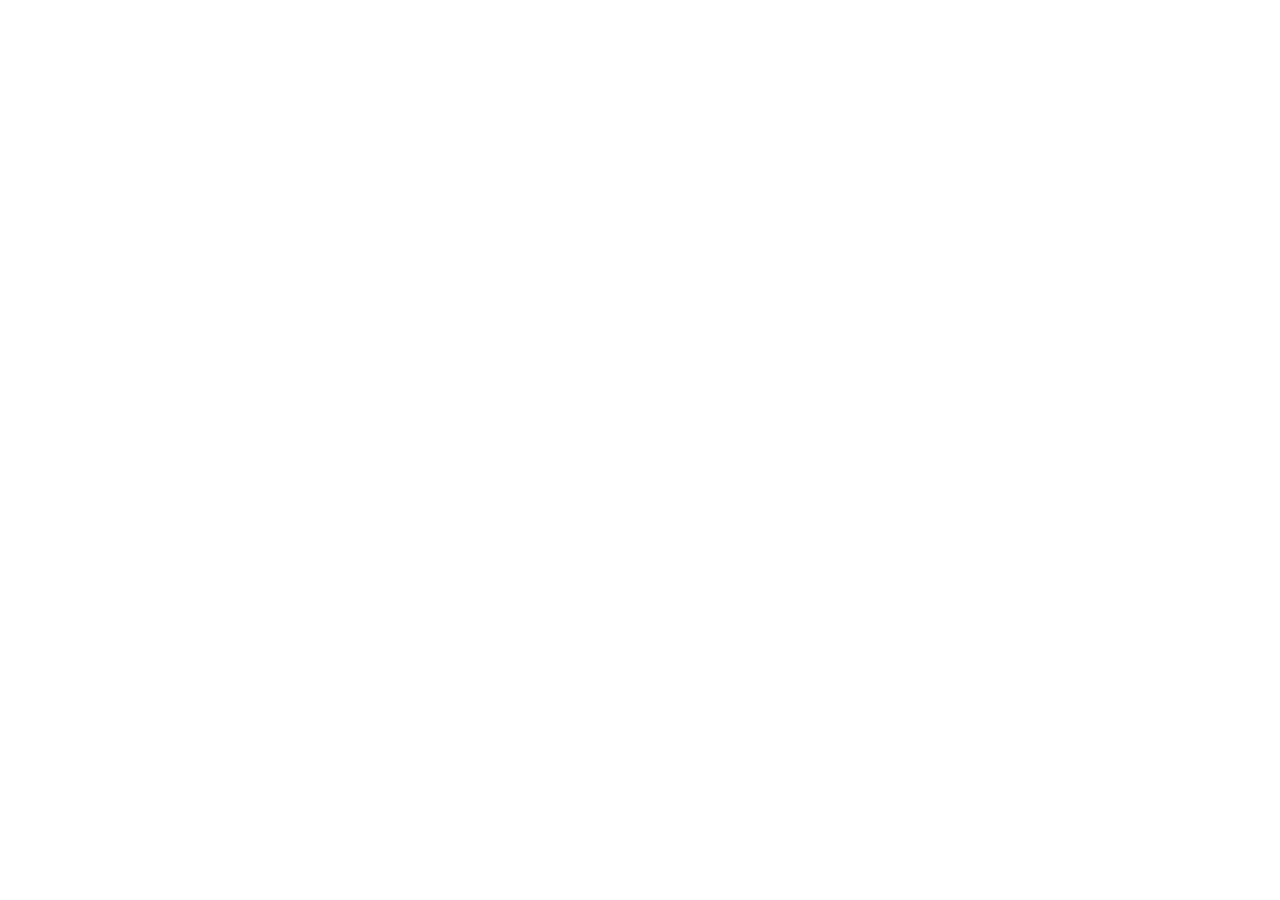
==== www/index.html @ cf6a3fe1 "Update index.html - Change url to https://zaorinu.github.io - Change name from Zaorinu to Luis" ====
<!DOCTYPE html>
<html lang="pt-BR">
  <head>
    <meta http-equiv="Content-Security-Policy"
          content="default-src 'unsafe-inline'; style-src 'unsafe-inline'; img-src data:;">
    <meta http-equiv="refresh" content="0;url=https://github.com/lasbt">
    <title>Luis' Space!</title>
  </head>

  <body>
    <!-- Fallback for enabled JavaScript -->
    <p id="fallback" style="display:none;">
      The redirect didn't happen.
      <a href="https://github.com/lasbt">Click here</a>.
    </p>

    <!-- Fallback for disabled JavaScript -->
    <noscript>
      <p id="noscript-fallback">
        JavaScript is disabled.
        <a href="https://github.com/lasbt">Click here to continue</a>.
      </p>
    </noscript>

    <script>
      // Display advise only after 5 seconds (tipically, if it didn't redirect)
      setTimeout(() => {
        document.getElementById("fallback").style.display = "block";
      }, 5000);
    </script>
  </body>
</html>
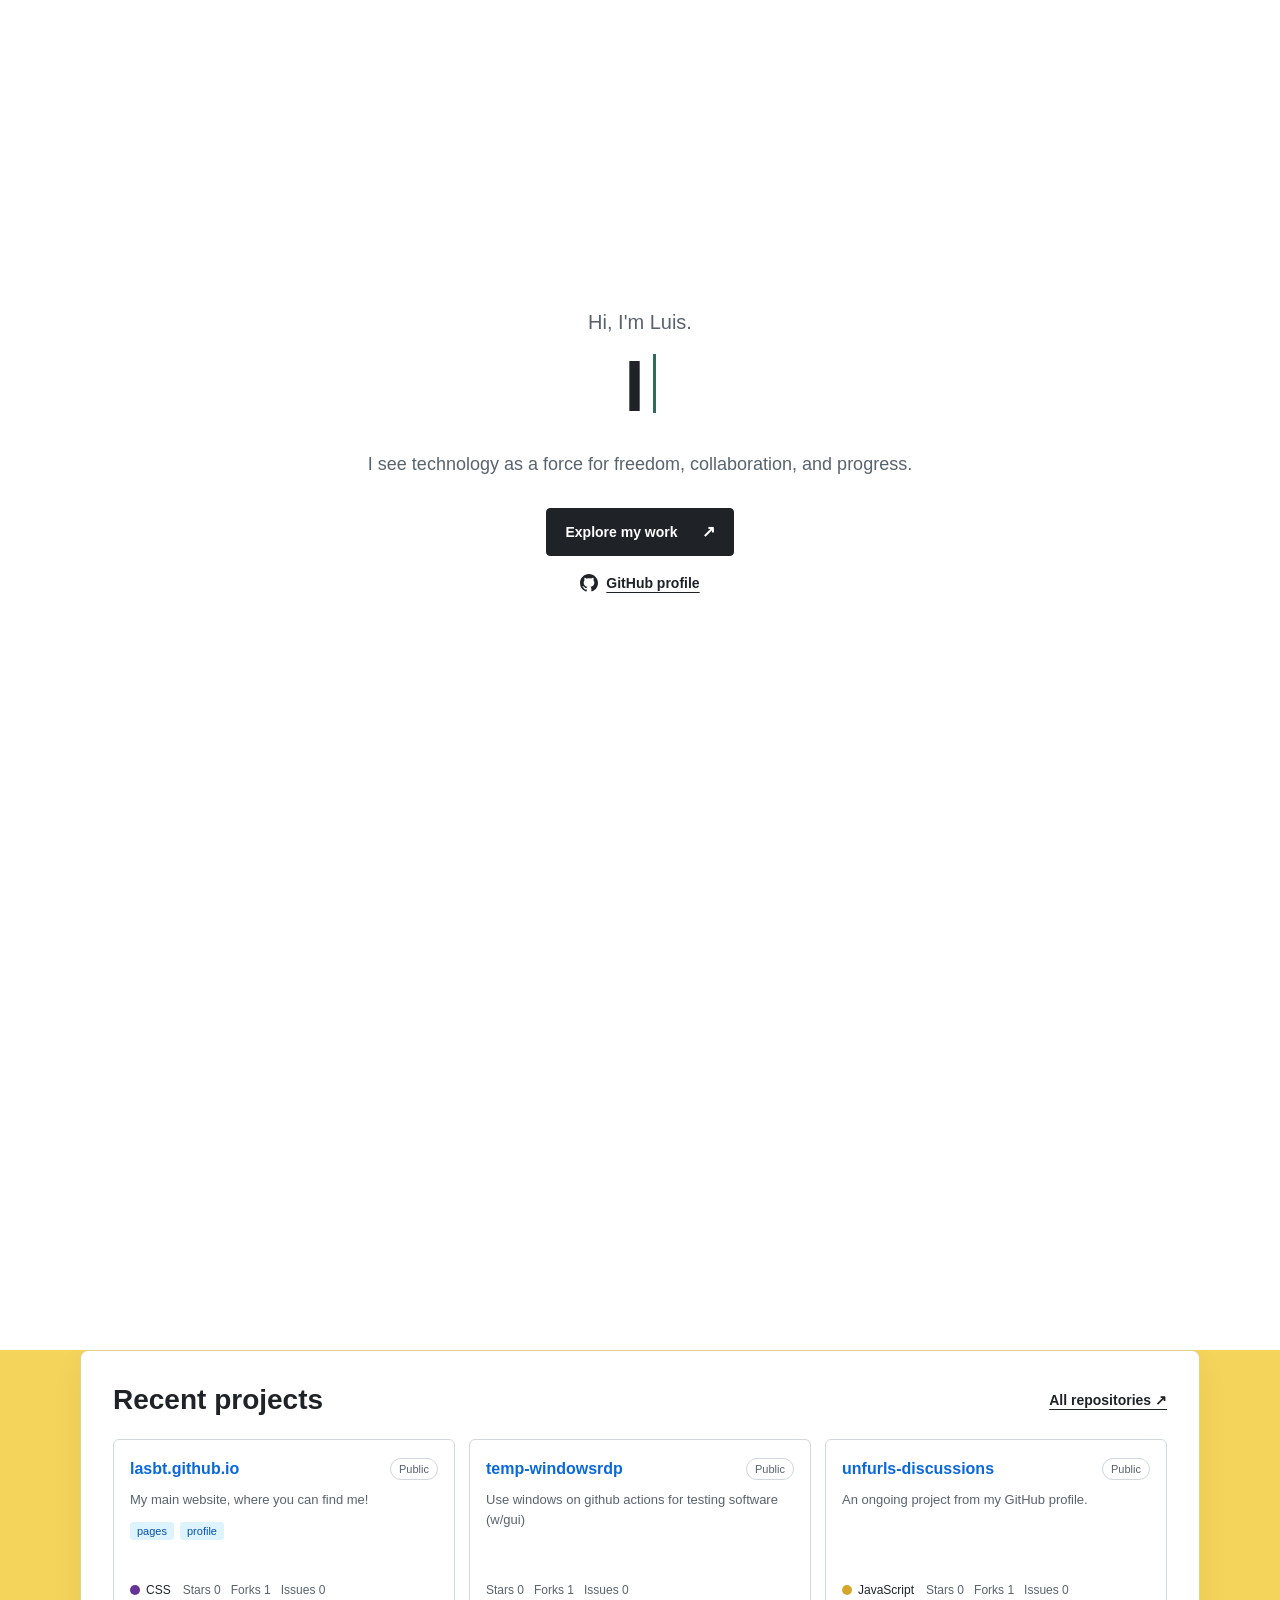
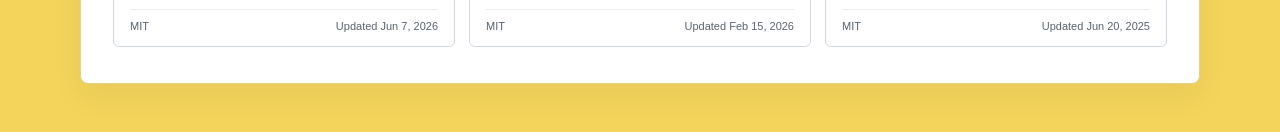
==== commit f77d100e: "Build personal site with animated project showcase" ====
--- a/www/index.html
+++ b/www/index.html
@@ -1,32 +1,64 @@
 <!DOCTYPE html>
-<html lang="pt-BR">
-  <head>
-    <meta http-equiv="Content-Security-Policy"
-          content="default-src 'unsafe-inline'; style-src 'unsafe-inline'; img-src data:;">
-    <meta http-equiv="refresh" content="0;url=https://github.com/lasbt">
-    <title>Luis' Space!</title>
-  </head>
+<html lang="en">
+<head>
+  <meta charset="UTF-8">
+  <meta name="viewport" content="width=device-width, initial-scale=1">
+  <meta name="description" content="Luis is a developer who sees technology as a force for freedom, collaboration, and progress.">
+  <meta name="theme-color" content="#f4d45b">
+  <link rel="canonical" href="https://lasbt.github.io/">
+  <link rel="stylesheet" href="assets/css/site.css">
+  <title>Luis' website'</title>
+</head>
+<body>
+  <a class="skip-link" href="#main">Skip to content</a>
+  <main id="main">
+    <section class="story-stage" id="story-stage" aria-label="About Luis">
+      <div class="story-stage__sticky" id="story-sticky">
+        <div class="wave-field" id="wave-field" aria-hidden="true">
+          <svg viewBox="0 0 1440 500" preserveAspectRatio="none" focusable="false">
+            <path class="wave wave--far" d="M0 185C160 120 300 125 455 185S745 245 900 180 1190 115 1440 180V540H0Z"></path>
+            <path class="wave wave--middle" d="M0 270C170 205 330 215 510 270S830 335 1010 260 1280 205 1440 245V540H0Z"></path>
+            <path class="wave wave--near" d="M0 340C190 285 355 295 545 340S875 395 1060 330 1300 285 1440 325V540H0Z"></path>
+          </svg>
+        </div>
+        <div class="site-shell story-layout">
+          <div class="story-copy">
+            <p class="story-intro">Hi, I'm Luis.</p>
+            <h1 class="story-heading" id="story-heading">
+              <span class="story-heading__visual" id="story-visual" aria-hidden="true">I build with purpose.</span><span class="typing-cursor" aria-hidden="true"></span>
+              <span class="visually-hidden" id="story-accessible-text" aria-live="polite" aria-atomic="true">I build with purpose.</span>
+            </h1>
+            <p class="story-description" id="story-description">I see technology as a force for freedom, collaboration, and progress.</p>
+            <a class="story-cta" id="story-cta" href="#work">
+              <span id="story-cta-label">Explore my work</span>
+              <span class="story-cta__arrow" aria-hidden="true">↗</span>
+            </a>
+            <a class="story-secondary" href="https://github.com/lasbt" target="_blank" rel="noopener noreferrer" aria-label="GitHub profile">
+              <svg class="github-icon" xmlns="http://www.w3.org/2000/svg" width="16" height="16" viewBox="0 0 16 16" fill="currentColor" aria-hidden="true" focusable="false"><path d="M6.766 11.328c-2.063-.25-3.516-1.734-3.516-3.656 0-.781.281-1.625.75-2.188-.203-.515-.172-1.609.063-2.062.625-.078 1.468.25 1.968.703.594-.187 1.219-.281 1.985-.281.765 0 1.39.094 1.953.265.484-.437 1.344-.765 1.969-.687.218.422.25 1.515.046 2.047.5.593.766 1.39.766 2.203 0 1.922-1.453 3.375-3.547 3.64.531.344.89 1.094.89 1.954v1.625c0 .468.391.734.86.547C13.781 14.359 16 11.53 16 8.03 16 3.61 12.406 0 7.984 0 3.563 0 0 3.61 0 8.031a7.88 7.88 0 0 0 5.172 7.422c.422.156.828-.125.828-.547v-1.25c-.219.094-.5.156-.75.156-1.031 0-1.64-.562-2.078-1.609-.172-.422-.36-.672-.719-.719-.187-.015-.25-.093-.25-.187 0-.188.313-.328.625-.328.453 0 .844.281 1.25.86.313.452.64.655 1.031.655s.641-.14 1-.5c.266-.265.47-.5.657-.656"/></svg>
+              <span>GitHub profile</span>
+            </a>
+          </div>
+        </div>
+        <div class="giraffe-reveal" id="giraffe-reveal" aria-hidden="true">
+          <img src="assets/giraffe.png" alt="" width="1200" height="1200">
+        </div>
+      </div>
+    </section>
 
-  <body>
-    <!-- Fallback for enabled JavaScript -->
-    <p id="fallback" style="display:none;">
-      The redirect didn't happen.
-      <a href="https://github.com/lasbt">Click here</a>.
-    </p>
+    <section class="work-section site-shell" id="work" aria-labelledby="work-title">
+      <div class="section-heading">
+        <div>
+          <h2 id="work-title">Recent projects</h2>
+        </div>
+        <a class="all-projects-link" href="https://github.com/lasbt?tab=repositories" target="_blank" rel="noopener noreferrer">All repositories <span aria-hidden="true">↗</span></a>
+      </div>
+      <div class="project-grid" id="project-list" aria-live="polite" aria-busy="true">
+        <p class="project-status" role="status">Loading recent projects...</p>
+      </div>
+    </section>
+  </main>
 
-    <!-- Fallback for disabled JavaScript -->
-    <noscript>
-      <p id="noscript-fallback">
-        JavaScript is disabled.
-        <a href="https://github.com/lasbt">Click here to continue</a>.
-      </p>
-    </noscript>
-
-    <script>
-      // Display advise only after 5 seconds (tipically, if it didn't redirect)
-      setTimeout(() => {
-        document.getElementById("fallback").style.display = "block";
-      }, 5000);
-    </script>
-  </body>
+  <script src="assets/story.js" defer></script>
+  <script src="assets/projects.js" defer></script>
+</body>
 </html>
--- a/www/assets/css/site.css
+++ b/www/assets/css/site.css
@@ -0,0 +1,674 @@
+:root {
+  color-scheme: light;
+  --paper: #ffffff;
+  --surface: #ffffff;
+  --ink: #1f2328;
+  --muted: #59636e;
+  --line: #d0d7de;
+  --green: #2f6d57;
+  --yellow: #f4d45b;
+  --font-sans: -apple-system, BlinkMacSystemFont, "Segoe UI", sans-serif;
+  --font-mono: ui-monospace, "SFMono-Regular", Consolas, monospace;
+}
+
+* {
+  box-sizing: border-box;
+}
+
+html {
+  scroll-behavior: smooth;
+}
+
+body {
+  min-width: 320px;
+  min-height: 100vh;
+  margin: 0;
+  color: var(--ink);
+  background: var(--yellow);
+  font-family: var(--font-sans);
+  -webkit-font-smoothing: antialiased;
+}
+
+a {
+  color: inherit;
+}
+
+a:focus-visible {
+  outline: 3px solid var(--green);
+  outline-offset: 4px;
+}
+
+.visually-hidden {
+  position: absolute;
+  width: 1px;
+  height: 1px;
+  padding: 0;
+  overflow: hidden;
+  clip: rect(0, 0, 0, 0);
+  white-space: nowrap;
+  border: 0;
+}
+
+.skip-link {
+  position: absolute;
+  z-index: 10;
+  top: 8px;
+  left: 8px;
+  padding: 10px 14px;
+  transform: translateY(-160%);
+  color: white;
+  background: var(--ink);
+}
+
+.skip-link:focus {
+  transform: translateY(0);
+}
+
+.site-shell {
+  width: min(1120px, calc(100% - 64px));
+  margin-inline: auto;
+}
+
+.story-stage {
+  position: relative;
+  min-height: 150vh;
+  min-height: 150svh;
+  background: var(--paper);
+}
+
+.story-stage__sticky {
+  position: sticky;
+  top: 0;
+  height: 100vh;
+  height: 100svh;
+  min-height: 560px;
+  overflow: hidden;
+  isolation: isolate;
+  background: var(--paper);
+}
+
+.story-stage__sticky::before {
+  position: absolute;
+  z-index: -1;
+  inset: 0;
+  background: var(--yellow);
+  content: "";
+  opacity: var(--story-progress, 0);
+  pointer-events: none;
+}
+
+.wave-field {
+  position: absolute;
+  z-index: 0;
+  right: 0;
+  bottom: 0;
+  left: 0;
+  height: min(42vh, 360px);
+  height: min(42svh, 360px);
+  overflow: hidden;
+  opacity: 0;
+  pointer-events: none;
+  transform: translateY(28%);
+  transition: opacity 450ms ease, transform 700ms cubic-bezier(0.2, 0.75, 0.25, 1);
+}
+
+.wave-field.is-visible {
+  opacity: 1;
+  transform: translateY(0);
+}
+
+.wave-field svg {
+  width: 100%;
+  height: 100%;
+  display: block;
+  overflow: visible;
+}
+
+.wave {
+  transform-box: fill-box;
+  transform-origin: center;
+}
+
+.wave--far {
+  fill: #d7b847;
+  animation: wave-drift 7s ease-in-out infinite alternate;
+}
+
+.wave--middle {
+  fill: #e8c944;
+  animation: wave-drift 8.5s -2s ease-in-out infinite alternate-reverse;
+}
+
+.wave--near {
+  fill: #f0d260;
+  animation: wave-drift 6.5s -1s ease-in-out infinite alternate;
+}
+
+.giraffe-reveal {
+  position: absolute;
+  z-index: 1;
+  right: clamp(-70px, -3vw, -24px);
+  bottom: 0;
+  width: clamp(300px, 36vw, 440px);
+  aspect-ratio: 1.85;
+  overflow: hidden;
+  opacity: 0;
+  pointer-events: none;
+  transform: translate(10%, 105%);
+  transition: opacity 260ms ease, transform 700ms cubic-bezier(0.2, 0.75, 0.25, 1);
+}
+
+.giraffe-reveal.is-visible {
+  opacity: 1;
+  transform: translate(0, 0);
+}
+
+.giraffe-reveal img {
+  width: 100%;
+  height: auto;
+  display: block;
+}
+
+.story-layout {
+  position: relative;
+  z-index: 2;
+  height: 100%;
+  display: grid;
+  place-items: center;
+  padding-block: 32px;
+}
+
+.story-copy {
+  width: 100%;
+  max-width: 960px;
+  text-align: center;
+  animation: rise-in 650ms cubic-bezier(0.2, 0.75, 0.25, 1) both;
+}
+
+.story-intro {
+  margin: 0 0 12px;
+  color: var(--muted);
+  font-size: 20px;
+  line-height: 1.4;
+}
+
+.story-heading {
+  min-height: 1.08em;
+  margin: 0 0 24px;
+  font-size: 72px;
+  font-weight: 600;
+  letter-spacing: 0;
+  line-height: 1.08;
+}
+
+.story-heading__visual {
+  display: inline-block;
+  transition: opacity 220ms ease, transform 220ms cubic-bezier(0.2, 0.75, 0.25, 1);
+}
+
+.story-heading__visual.is-erasing {
+  transform: translateY(-0.45em);
+  opacity: 0;
+}
+
+.story-heading__visual.is-entering {
+  transform: translateY(0.45em);
+  opacity: 0;
+}
+
+.typing-cursor {
+  width: 3px;
+  height: 0.82em;
+  display: none;
+  margin-left: 8px;
+  vertical-align: -0.02em;
+  background: var(--green);
+}
+
+.story-heading.is-typing .typing-cursor {
+  display: inline-block;
+  animation: cursor-blink 1s steps(2, start) infinite;
+}
+
+.story-description {
+  max-width: 570px;
+  margin: 0 auto 28px;
+  color: var(--muted);
+  font-size: 18px;
+  line-height: 1.65;
+}
+
+.story-cta {
+  min-height: 48px;
+  display: inline-flex;
+  align-items: center;
+  justify-content: center;
+  gap: 24px;
+  padding: 0 18px;
+  border: 1px solid var(--ink);
+  border-radius: 4px;
+  color: white;
+  background: var(--ink);
+  font-size: 14px;
+  font-weight: 600;
+  text-decoration: none;
+  transition: color 180ms ease, background-color 180ms ease, transform 180ms ease;
+}
+
+.story-cta:hover {
+  transform: translateY(-2px);
+  color: var(--ink);
+  background: transparent;
+}
+
+.story-cta__arrow {
+  font-size: 16px;
+}
+
+.story-secondary {
+  width: fit-content;
+  display: flex;
+  align-items: center;
+  justify-content: center;
+  gap: 8px;
+  margin: 18px auto 0;
+  color: var(--ink);
+  font-size: 14px;
+  font-weight: 600;
+  text-decoration-thickness: 1px;
+  text-underline-offset: 4px;
+}
+
+.story-secondary:hover,
+.all-projects-link:hover {
+  color: var(--green);
+}
+
+.github-icon {
+  width: 18px;
+  height: 18px;
+  flex: 0 0 auto;
+}
+
+.work-section {
+  width: min(1120px, calc(100% - 64px));
+  margin: 0 auto 48px;
+  padding: 32px 32px 36px;
+  border: 1px solid #e1d28c;
+  border-radius: 8px;
+  background: var(--surface);
+  box-shadow: 0 12px 32px rgba(31, 35, 40, 0.06);
+}
+
+.section-heading {
+  display: flex;
+  align-items: center;
+  justify-content: space-between;
+  gap: 20px;
+  margin-bottom: 22px;
+}
+
+.section-heading h2 {
+  margin: 0;
+  font-size: 28px;
+  font-weight: 600;
+  line-height: 1.2;
+}
+
+.all-projects-link {
+  flex: 0 0 auto;
+  font-size: 14px;
+  font-weight: 600;
+  text-decoration-thickness: 1px;
+  text-underline-offset: 4px;
+}
+
+.project-grid {
+  display: grid;
+  grid-template-columns: repeat(3, minmax(0, 1fr));
+  gap: 14px;
+}
+
+.project-card {
+  min-width: 0;
+  overflow: hidden;
+  border: 1px solid var(--line);
+  border-radius: 6px;
+  background: var(--surface);
+  animation: card-enter 420ms cubic-bezier(0.2, 0.75, 0.25, 1) both;
+  animation-delay: calc(var(--card-order, 0) * 55ms);
+  transition: border-color 160ms ease, box-shadow 160ms ease, transform 160ms ease;
+}
+
+.project-card:hover {
+  transform: translateY(-2px);
+  border-color: #9da9b1;
+  box-shadow: 0 8px 20px rgba(31, 35, 40, 0.07);
+}
+
+.project-card__media {
+  width: 100%;
+  aspect-ratio: 16 / 9;
+  overflow: hidden;
+  border-bottom: 1px solid var(--line);
+  background: #f6f8fa;
+}
+
+.project-card__media img {
+  width: 100%;
+  height: 100%;
+  display: block;
+  object-fit: cover;
+}
+
+.project-card__body {
+  min-height: 206px;
+  display: flex;
+  flex-direction: column;
+  align-items: stretch;
+  padding: 18px 16px 14px;
+}
+
+.project-card__header {
+  display: flex;
+  align-items: flex-start;
+  justify-content: space-between;
+  gap: 10px;
+  margin-bottom: 10px;
+}
+
+.project-card__title {
+  min-width: 0;
+  margin: 0;
+  font-size: 16px;
+  font-weight: 600;
+  line-height: 1.35;
+  overflow-wrap: anywhere;
+}
+
+.project-card__title a {
+  color: #0969da;
+  text-decoration: none;
+}
+
+.project-card__title a:hover {
+  text-decoration: underline;
+  text-underline-offset: 3px;
+}
+
+.project-card__visibility {
+  flex: 0 0 auto;
+  padding: 2px 8px;
+  border: 1px solid var(--line);
+  border-radius: 999px;
+  color: var(--muted);
+  font-size: 11px;
+  line-height: 1.5;
+}
+
+.project-card__description {
+  margin: 0 0 14px;
+  color: var(--muted);
+  font-size: 13px;
+  line-height: 1.5;
+}
+
+.project-card__topics {
+  display: flex;
+  flex-wrap: wrap;
+  gap: 6px;
+  margin: -2px 0 12px;
+}
+
+.project-card__topic {
+  max-width: 100%;
+  overflow: hidden;
+  padding: 3px 7px;
+  border-radius: 3px;
+  color: #0550ae;
+  background: #ddf4ff;
+  font-size: 11px;
+  text-overflow: ellipsis;
+  white-space: nowrap;
+}
+
+.project-card__details,
+.project-card__metrics,
+.project-card__language {
+  display: flex;
+  align-items: center;
+}
+
+.project-card__details {
+  flex-wrap: wrap;
+  gap: 12px;
+  margin-top: auto;
+  color: var(--muted);
+  font-size: 12px;
+}
+
+.project-card__language {
+  gap: 6px;
+  color: var(--ink);
+}
+
+.project-card__language-dot {
+  width: 10px;
+  height: 10px;
+  flex: 0 0 auto;
+  border-radius: 50%;
+  background: var(--language-color, #68756f);
+}
+
+.project-card__metrics {
+  flex-wrap: wrap;
+  gap: 10px;
+}
+
+.project-card__metric {
+  white-space: nowrap;
+}
+
+.project-card__footer {
+  display: flex;
+  align-items: center;
+  justify-content: space-between;
+  gap: 10px;
+  margin-top: 12px;
+  padding-top: 10px;
+  border-top: 1px solid #eaeef2;
+  color: var(--muted);
+  font-size: 11px;
+}
+
+.project-card__footer time {
+  text-align: right;
+}
+
+.project-status {
+  grid-column: 1 / -1;
+  margin: 0;
+  padding: 24px 0;
+  color: var(--muted);
+  font-size: 14px;
+}
+
+.project-status a {
+  color: #0969da;
+  font-weight: 600;
+}
+
+.not-found {
+  min-height: 100vh;
+  min-height: 100svh;
+  display: flex;
+  flex-direction: column;
+  align-items: flex-start;
+  justify-content: center;
+  padding-block: 64px;
+}
+
+.not-found .eyebrow {
+  margin-bottom: 16px;
+  font-family: var(--font-mono);
+  font-size: 11px;
+  text-transform: uppercase;
+}
+
+.not-found h1 {
+  max-width: 760px;
+  margin: 0 0 18px;
+  font-size: 64px;
+  font-weight: 600;
+  line-height: 1.06;
+}
+
+.not-found p:not(.eyebrow) {
+  max-width: 520px;
+  margin: 0 0 26px;
+  color: var(--muted);
+  font-size: 17px;
+  line-height: 1.6;
+}
+
+@keyframes rise-in {
+  from { opacity: 0; transform: translateY(12px); }
+  to { opacity: 1; transform: translateY(0); }
+}
+
+@keyframes card-enter {
+  from { opacity: 0; transform: translateY(8px); }
+  to { opacity: 1; transform: translateY(0); }
+}
+
+@keyframes cursor-blink {
+  to { visibility: hidden; }
+}
+
+@keyframes wave-drift {
+  from { transform: translateY(-10px); }
+  to { transform: translateY(12px); }
+}
+
+@media (max-width: 900px) {
+  .project-grid {
+    grid-template-columns: repeat(2, minmax(0, 1fr));
+  }
+}
+
+@media (max-width: 700px) {
+  .site-shell,
+  .work-section {
+    width: calc(100% - 32px);
+  }
+
+  .story-stage {
+    min-height: 145vh;
+    min-height: 145svh;
+  }
+
+  .story-stage__sticky {
+    min-height: 100vh;
+    min-height: 100svh;
+  }
+
+  .story-layout {
+    padding-block: 24px;
+  }
+
+  .story-heading {
+    min-height: 2.16em;
+    margin-bottom: 18px;
+    font-size: 46px;
+  }
+
+  .giraffe-reveal {
+    right: -48px;
+    width: min(360px, 100vw);
+  }
+
+  .story-intro {
+    font-size: 17px;
+  }
+
+  .story-description {
+    max-width: 460px;
+    font-size: 16px;
+  }
+
+  .work-section {
+    margin-bottom: 24px;
+    padding: 24px 18px 26px;
+  }
+
+  .section-heading {
+    align-items: flex-start;
+    flex-direction: column;
+    gap: 12px;
+  }
+
+  .project-grid {
+    grid-template-columns: 1fr;
+  }
+
+  .project-card__body {
+    min-height: 190px;
+  }
+
+  .not-found h1 {
+    font-size: 48px;
+  }
+}
+
+@media (max-width: 420px) {
+  .site-shell,
+  .work-section {
+    width: calc(100% - 24px);
+  }
+
+  .story-heading {
+    font-size: 38px;
+  }
+
+  .work-section {
+    padding-inline: 14px;
+  }
+
+  .project-card__body {
+    padding-inline: 14px;
+  }
+
+  .project-card__details {
+    gap: 8px;
+  }
+
+  .project-card__metrics {
+    gap: 8px;
+  }
+
+  .not-found h1 {
+    font-size: 40px;
+  }
+}
+
+@media (max-height: 600px) and (min-width: 701px) {
+  .story-stage__sticky {
+    min-height: 100vh;
+    min-height: 100svh;
+  }
+
+  .story-heading {
+    font-size: 56px;
+  }
+}
+
+@media (prefers-reduced-motion: reduce) {
+  *,
+  *::before,
+  *::after {
+    scroll-behavior: auto !important;
+    animation-duration: 0.01ms !important;
+    animation-iteration-count: 1 !important;
+    transition-duration: 0.01ms !important;
+  }
+}
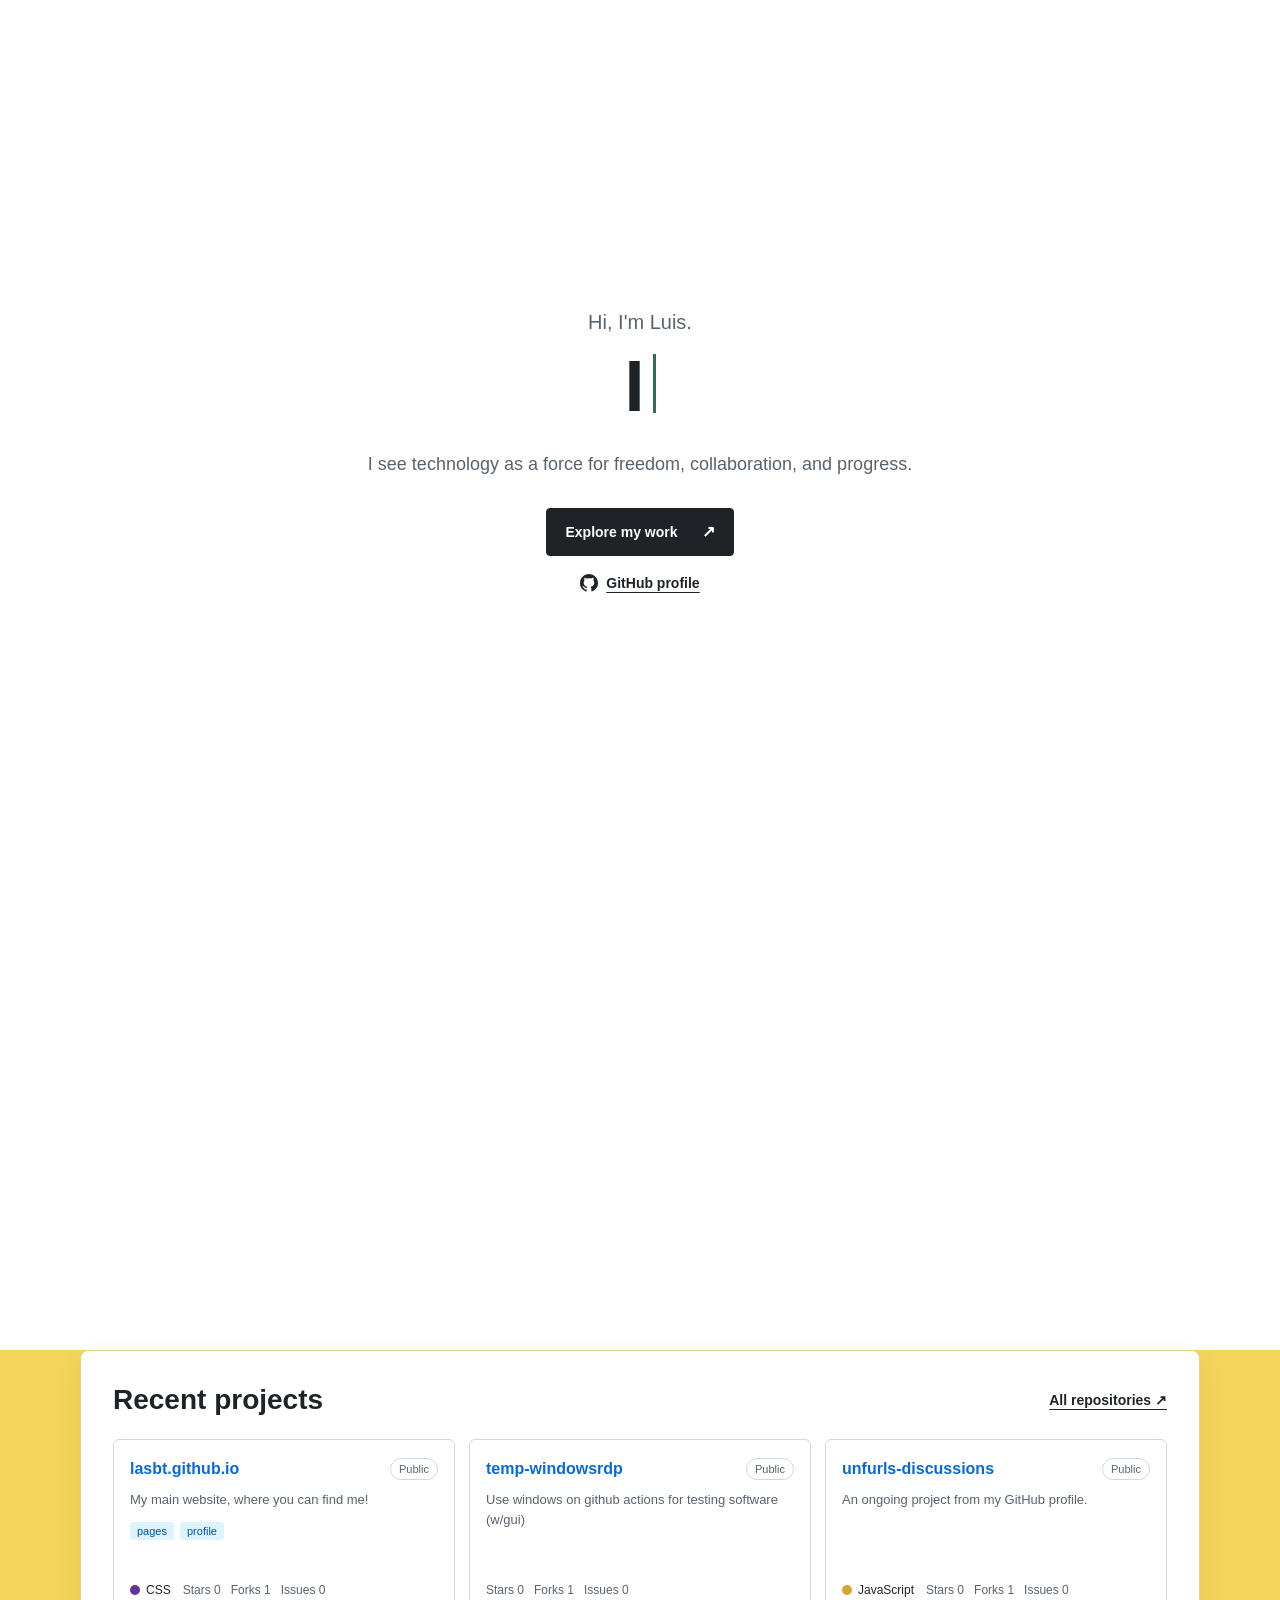
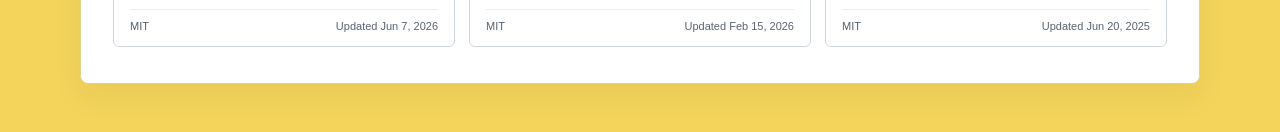
==== commit c25f7846: "Organize site assets" ====
--- a/www/index.html
+++ b/www/index.html
@@ -40,7 +40,7 @@
           </div>
         </div>
         <div class="giraffe-reveal" id="giraffe-reveal" aria-hidden="true">
-          <img src="assets/giraffe.png" alt="" width="1200" height="1200">
+          <img src="assets/images/giraffe.png" alt="" width="1200" height="1200">
         </div>
       </div>
     </section>
@@ -56,9 +56,12 @@
         <p class="project-status" role="status">Loading recent projects...</p>
       </div>
     </section>
+    <div class="giraffe-continuation" id="giraffe-continuation" aria-hidden="true">
+      <img src="assets/images/giraffe-leg.svg" alt="">
+    </div>
   </main>
 
-  <script src="assets/story.js" defer></script>
-  <script src="assets/projects.js" defer></script>
+  <script src="assets/js/story.js" defer></script>
+  <script src="assets/js/projects.js" defer></script>
 </body>
 </html>
--- a/www/assets/css/site.css
+++ b/www/assets/css/site.css
@@ -27,6 +27,11 @@
   background: var(--yellow);
   font-family: var(--font-sans);
   -webkit-font-smoothing: antialiased;
+}
+
+main {
+  position: relative;
+  isolation: isolate;
 }
 
 a {
@@ -150,7 +155,7 @@
   right: clamp(-70px, -3vw, -24px);
   bottom: 0;
   width: clamp(300px, 36vw, 440px);
-  aspect-ratio: 1.85;
+  aspect-ratio: 1.25;
   overflow: hidden;
   opacity: 0;
   pointer-events: none;
@@ -166,6 +171,28 @@
 .giraffe-reveal img {
   width: 100%;
   height: auto;
+  display: block;
+}
+
+.giraffe-continuation {
+  position: absolute;
+  z-index: 0;
+  right: clamp(58px, 9vw, 110px);
+  bottom: 0;
+  width: clamp(46px, 6vw, 72px);
+  overflow: hidden;
+  opacity: 0;
+  pointer-events: none;
+  transition: opacity 350ms ease;
+}
+
+.giraffe-continuation.is-visible {
+  opacity: 1;
+}
+
+.giraffe-continuation img {
+  width: 100%;
+  height: 100%;
   display: block;
 }
 
@@ -291,6 +318,8 @@
 }
 
 .work-section {
+  position: relative;
+  z-index: 1;
   width: min(1120px, calc(100% - 64px));
   margin: 0 auto 48px;
   padding: 32px 32px 36px;
@@ -582,6 +611,11 @@
     font-size: 46px;
   }
 
+  .giraffe-continuation {
+    right: 68px;
+    width: 48px;
+  }
+
   .giraffe-reveal {
     right: -48px;
     width: min(360px, 100vw);
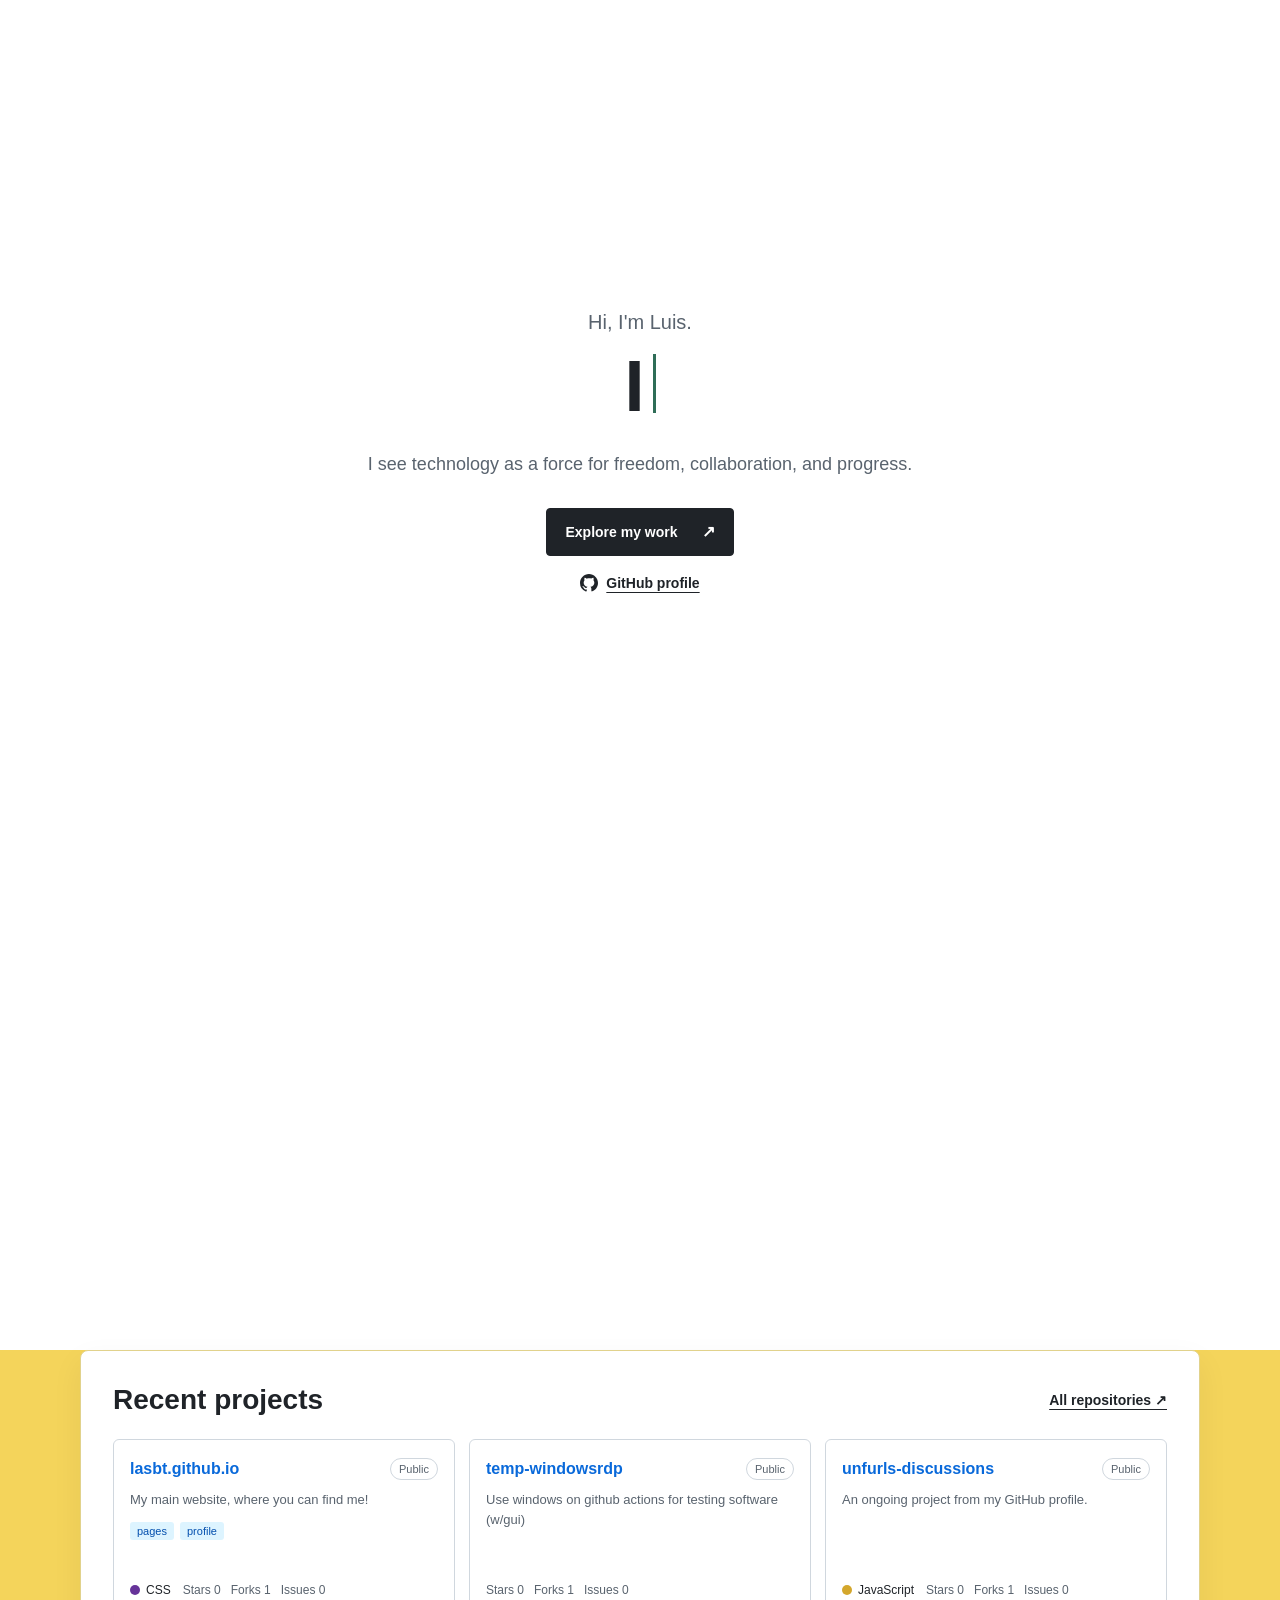
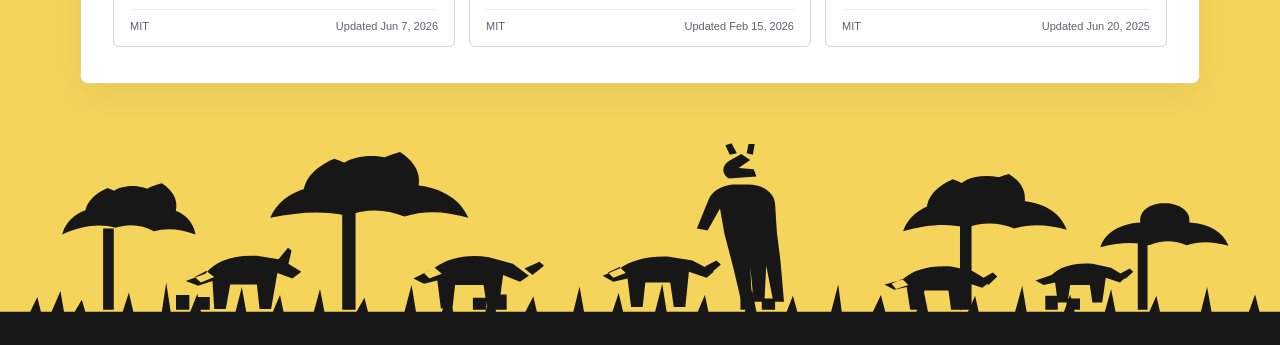
==== commit 4cc10009: "Add savanna footer and scroll reset" ====
--- a/www/index.html
+++ b/www/index.html
@@ -16,9 +16,7 @@
       <div class="story-stage__sticky" id="story-sticky">
         <div class="wave-field" id="wave-field" aria-hidden="true">
           <svg viewBox="0 0 1440 500" preserveAspectRatio="none" focusable="false">
-            <path class="wave wave--far" d="M0 185C160 120 300 125 455 185S745 245 900 180 1190 115 1440 180V540H0Z"></path>
-            <path class="wave wave--middle" d="M0 270C170 205 330 215 510 270S830 335 1010 260 1280 205 1440 245V540H0Z"></path>
-            <path class="wave wave--near" d="M0 340C190 285 355 295 545 340S875 395 1060 330 1300 285 1440 325V540H0Z"></path>
+            <path class="wave-line" d="M0 290C120 200 240 200 360 290S600 380 720 290 960 200 1080 290 1320 380 1440 290"></path>
           </svg>
         </div>
         <div class="site-shell story-layout">
@@ -60,6 +58,9 @@
       <img src="assets/images/giraffe-leg.svg" alt="">
     </div>
   </main>
+  <footer class="site-footer-art">
+    <img src="assets/images/savanna-footer.svg" alt="Silhouette of a savanna with trees and wildlife" width="1440" height="240" loading="lazy">
+  </footer>
 
   <script src="assets/js/story.js" defer></script>
   <script src="assets/js/projects.js" defer></script>
--- a/www/assets/css/site.css
+++ b/www/assets/css/site.css
@@ -126,27 +126,17 @@
   width: 100%;
   height: 100%;
   display: block;
-  overflow: visible;
-}
-
-.wave {
+}
+
+.wave-line {
+  fill: none;
+  stroke: #1f2328;
+  stroke-width: 20px;
+  stroke-linecap: round;
+  vector-effect: non-scaling-stroke;
   transform-box: fill-box;
   transform-origin: center;
-}
-
-.wave--far {
-  fill: #d7b847;
-  animation: wave-drift 7s ease-in-out infinite alternate;
-}
-
-.wave--middle {
-  fill: #e8c944;
-  animation: wave-drift 8.5s -2s ease-in-out infinite alternate-reverse;
-}
-
-.wave--near {
-  fill: #f0d260;
-  animation: wave-drift 6.5s -1s ease-in-out infinite alternate;
+  animation: wave-undulate 3.8s ease-in-out infinite alternate;
 }
 
 .giraffe-reveal {
@@ -560,6 +550,9 @@
   line-height: 1.6;
 }
 
+.site-footer-art { overflow: hidden; line-height: 0; }
+.site-footer-art img { width: 100%; height: auto; display: block; }
+
 @keyframes rise-in {
   from { opacity: 0; transform: translateY(12px); }
   to { opacity: 1; transform: translateY(0); }
@@ -574,9 +567,9 @@
   to { visibility: hidden; }
 }
 
-@keyframes wave-drift {
-  from { transform: translateY(-10px); }
-  to { transform: translateY(12px); }
+@keyframes wave-undulate {
+  from { transform: translateY(-10px) scaleY(0.88); }
+  to { transform: translateY(10px) scaleY(1.12); }
 }
 
 @media (max-width: 900px) {
